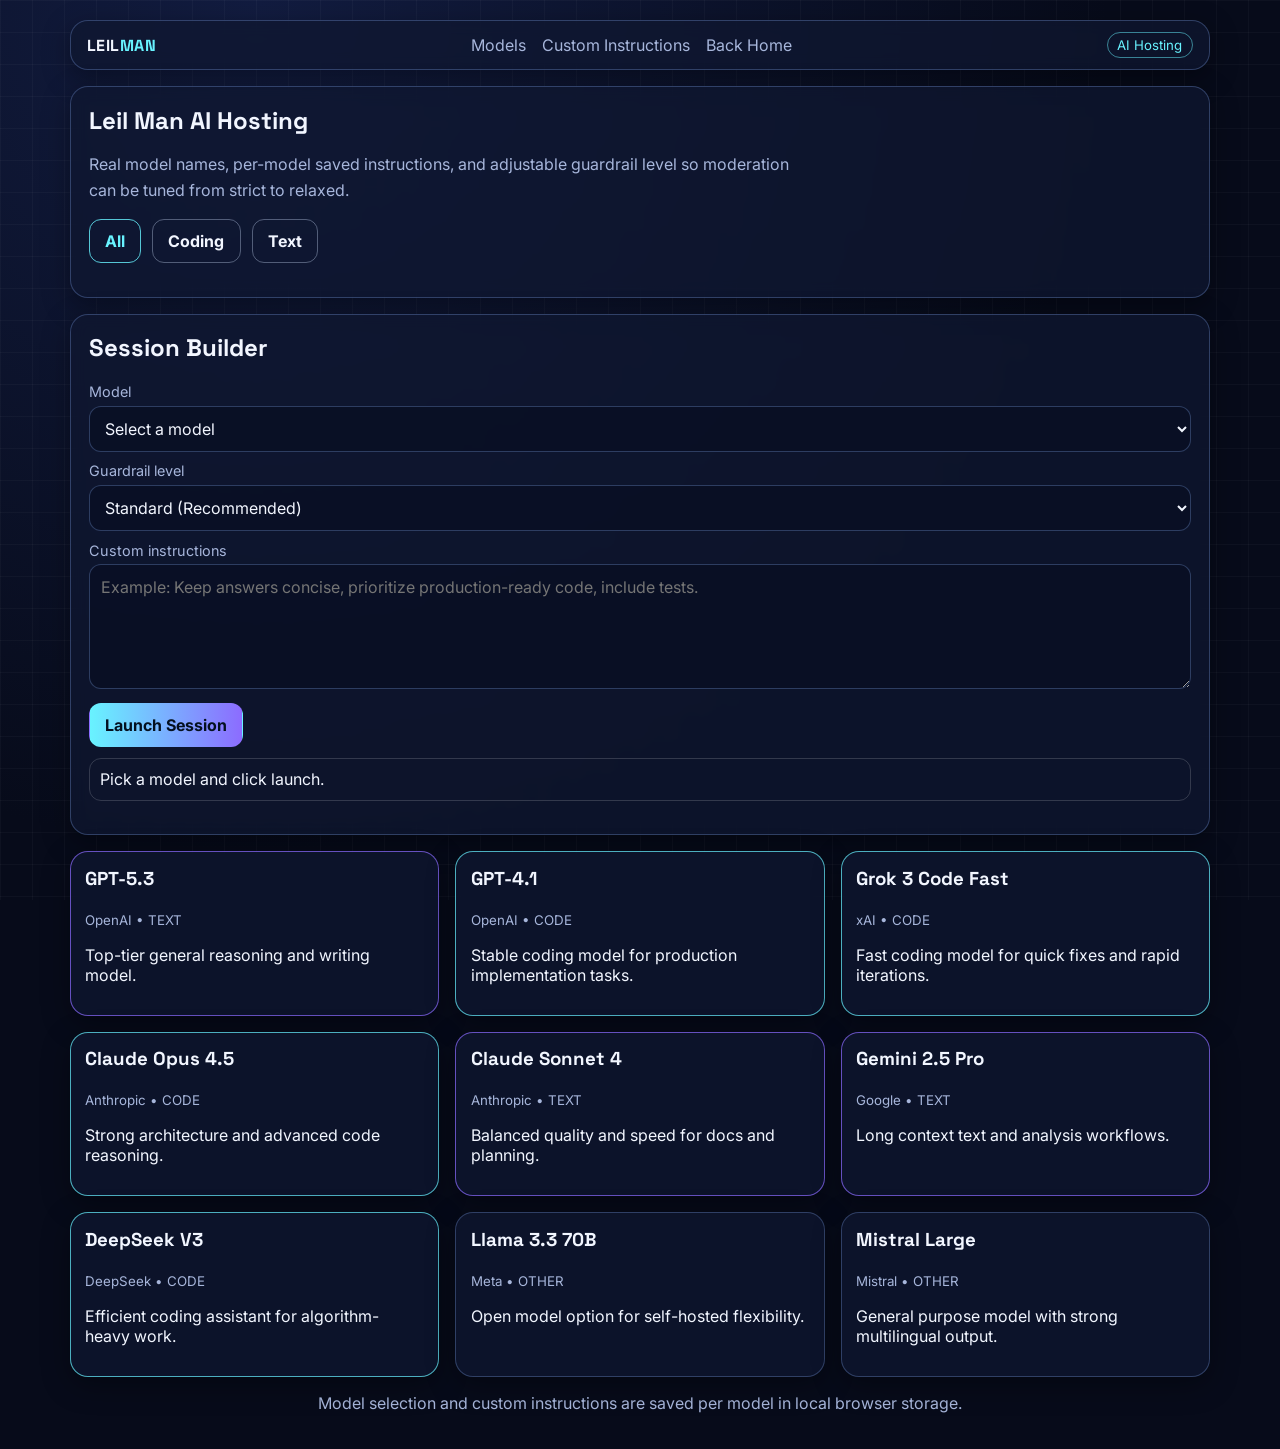
==== leil-man.html @ 295b2784 "Persist per-model instructions and guardrail settings" ====
<!doctype html>
<html lang="en">
  <head>
    <meta charset="UTF-8" />
    <meta name="viewport" content="width=device-width, initial-scale=1.0" />
    <title>Leil Man | AI Model Hosting</title>
    <meta name="description" content="Leil Man AI hosting dashboard with model picker, saved custom instructions, and guardrail level controls." />
    <link rel="preconnect" href="https://fonts.googleapis.com" />
    <link rel="preconnect" href="https://fonts.gstatic.com" crossorigin />
    <link
      href="https://fonts.googleapis.com/css2?family=Space+Grotesk:wght@400;500;700&family=Inter:wght@400;500;600;700&display=swap"
      rel="stylesheet"
    />
    <link rel="stylesheet" href="styles.css" />
  </head>
  <body>
    <div class="mesh"></div>
    <header class="site-header">
      <a href="index.html" class="logo">LEIL<span>MAN</span></a>
      <nav>
        <a href="#model-grid">Models</a>
        <a href="#builder">Custom Instructions</a>
        <a href="index.html">Back Home</a>
      </nav>
      <span class="badge">AI Hosting</span>
    </header>

    <main class="hosting-main">
      <section class="section-card hosting-hero">
        <h1>Leil Man AI Hosting</h1>
        <p class="lead">
          Real model names, per-model saved instructions, and adjustable guardrail level so moderation can be tuned from strict to relaxed.
        </p>
        <div class="filter-row" role="group" aria-label="Filter models">
          <button type="button" class="filter-btn active" data-filter="all">All</button>
          <button type="button" class="filter-btn" data-filter="code">Coding</button>
          <button type="button" class="filter-btn" data-filter="text">Text</button>
        </div>
      </section>

      <section id="builder" class="section-card builder">
        <h2>Session Builder</h2>
        <label for="model-picker">Model</label>
        <select id="model-picker"></select>

        <label for="guardrail-level">Guardrail level</label>
        <select id="guardrail-level"></select>

        <label for="custom-instructions">Custom instructions</label>
        <textarea
          id="custom-instructions"
          rows="5"
          placeholder="Example: Keep answers concise, prioritize production-ready code, include tests."
        ></textarea>

        <button type="button" id="launch-session" class="primary">Launch Session</button>
        <p id="launch-output" class="scan-result neutral">Pick a model and click launch.</p>
      </section>

      <section id="model-grid" class="models-grid"></section>
    </main>

    <footer>
      <p>Model selection and custom instructions are saved per model in local browser storage.</p>
    </footer>

    <script src="app.js"></script>
  </body>
</html>
---- styles.css ----
:root {
  --bg: #070b1a;
  --panel: rgba(15, 23, 48, 0.75);
  --line: rgba(139, 178, 255, 0.28);
  --text: #f2f6ff;
  --muted: #a7b6db;
  --accent: #68f3ff;
  --accent2: #8c6cff;
  --safe: #4be28c;
  --warn: #ff6b81;
}

* {
  box-sizing: border-box;
}

body {
  margin: 0;
  min-height: 100vh;
  background: radial-gradient(circle at 20% 0%, #121c40 0%, var(--bg) 48%);
  color: var(--text);
  font-family: Inter, system-ui, sans-serif;
  padding: 1.25rem;
}

.mesh {
  position: fixed;
  inset: 0;
  pointer-events: none;
  z-index: -1;
  background-image: linear-gradient(to right, rgba(255, 255, 255, 0.03) 1px, transparent 1px),
    linear-gradient(to bottom, rgba(255, 255, 255, 0.03) 1px, transparent 1px);
  background-size: 32px 32px;
}

.site-header,
.section-card,
.tier,
.preview,
.model-card {
  background: var(--panel);
  border: 1px solid var(--line);
  border-radius: 18px;
  backdrop-filter: blur(8px);
  box-shadow: 0 8px 28px rgba(0, 0, 0, 0.35);
}

.site-header {
  max-width: 1140px;
  margin: 0 auto 1rem;
  padding: 0.7rem 1rem;
  display: flex;
  gap: 1rem;
  align-items: center;
  justify-content: space-between;
  flex-wrap: wrap;
}

.logo {
  color: var(--text);
  text-decoration: none;
  font-family: 'Space Grotesk', sans-serif;
  font-weight: 700;
  letter-spacing: 0.03em;
}

.logo span {
  color: var(--accent);
}

nav {
  display: flex;
  gap: 1rem;
}

nav a {
  color: var(--muted);
  text-decoration: none;
}

main {
  max-width: 1140px;
  margin: 0 auto;
  display: grid;
  gap: 1rem;
}

.hero,
.hosting-hero,
.builder,
.pricing,
.features .section-card {
  padding: 1.1rem;
}

.hero {
  display: grid;
  gap: 1rem;
}

.eyebrow {
  color: var(--accent);
  font-size: 0.85rem;
  letter-spacing: 0.1em;
  text-transform: uppercase;
  margin-bottom: 0.2rem;
}

h1,
h2,
h3 {
  font-family: 'Space Grotesk', sans-serif;
  margin-top: 0;
}

h1 {
  margin-bottom: 0.75rem;
  max-width: 20ch;
}

.lead {
  color: var(--muted);
  line-height: 1.6;
  max-width: 70ch;
}

.hero-cta,
.filter-row {
  display: flex;
  flex-wrap: wrap;
  gap: 0.7rem;
  margin: 1rem 0;
}

button,
.btn-link,
select,
textarea {
  font: inherit;
}

button,
.btn-link {
  border: 1px solid transparent;
  border-radius: 12px;
  color: #04101f;
  font-weight: 700;
  padding: 0.68rem 0.95rem;
  cursor: pointer;
  text-decoration: none;
  display: inline-flex;
  align-items: center;
  justify-content: center;
}

button.primary,
.btn-link.primary {
  background: linear-gradient(90deg, var(--accent), var(--accent2));
}

button.ghost,
.btn-link.ghost,
.filter-btn {
  background: transparent;
  color: var(--text);
  border-color: rgba(210, 227, 255, 0.35);
}

.filter-btn.active {
  border-color: rgba(104, 243, 255, 0.8);
  color: var(--accent);
}

button.full {
  width: 100%;
}

.chips {
  display: flex;
  flex-wrap: wrap;
  gap: 0.5rem;
}

.chips a {
  border: 1px solid rgba(104, 243, 255, 0.42);
  border-radius: 999px;
  padding: 0.35rem 0.72rem;
  font-size: 0.84rem;
  color: var(--text);
  text-decoration: none;
}

.preview {
  padding: 1rem;
}

.preview-title {
  margin-top: 0;
  font-weight: 700;
}

label {
  display: block;
  margin-bottom: 0.35rem;
  color: var(--muted);
  font-size: 0.9rem;
}

select,
textarea {
  width: 100%;
  border-radius: 12px;
  border: 1px solid var(--line);
  background: rgba(9, 16, 35, 0.8);
  color: var(--text);
  padding: 0.7rem;
  margin-bottom: 0.65rem;
  resize: vertical;
}

.scan-result {
  margin-top: 0.7rem;
  padding: 0.65rem;
  border-radius: 12px;
  border: 1px solid rgba(255, 255, 255, 0.16);
}

.scan-result.safe {
  border-color: rgba(75, 226, 140, 0.8);
  color: var(--safe);
}

.scan-result.risky {
  border-color: rgba(255, 107, 129, 0.8);
  color: var(--warn);
}

.signals {
  margin: 0.6rem 0 0;
  padding-left: 1.1rem;
  color: var(--muted);
}

.features,
.models-grid,
.price-grid {
  display: grid;
  gap: 1rem;
}

.tier {
  padding: 0.85rem;
}

.tier.featured {
  border-color: rgba(104, 243, 255, 0.8);
}

.price {
  font-size: 1.6rem;
  margin: 0.1rem 0;
}

.hosting-main {
  grid-template-columns: 1fr;
}

.badge {
  padding: 0.25rem 0.6rem;
  border: 1px solid rgba(104, 243, 255, 0.5);
  border-radius: 999px;
  font-size: 0.83rem;
  color: var(--accent);
}

.model-card {
  padding: 0.9rem;
}

.model-card small {
  color: var(--muted);
}

.model-card.code {
  border-color: rgba(104, 243, 255, 0.7);
}

.model-card.text {
  border-color: rgba(140, 108, 255, 0.7);
}

footer {
  text-align: center;
  color: var(--muted);
  margin-top: 1rem;
}

@media (min-width: 860px) {
  .hero {
    grid-template-columns: 1.2fr 1fr;
    align-items: start;
  }

  .features {
    grid-template-columns: repeat(3, minmax(0, 1fr));
  }

  .price-grid,
  .models-grid {
    grid-template-columns: repeat(3, minmax(0, 1fr));
  }
}
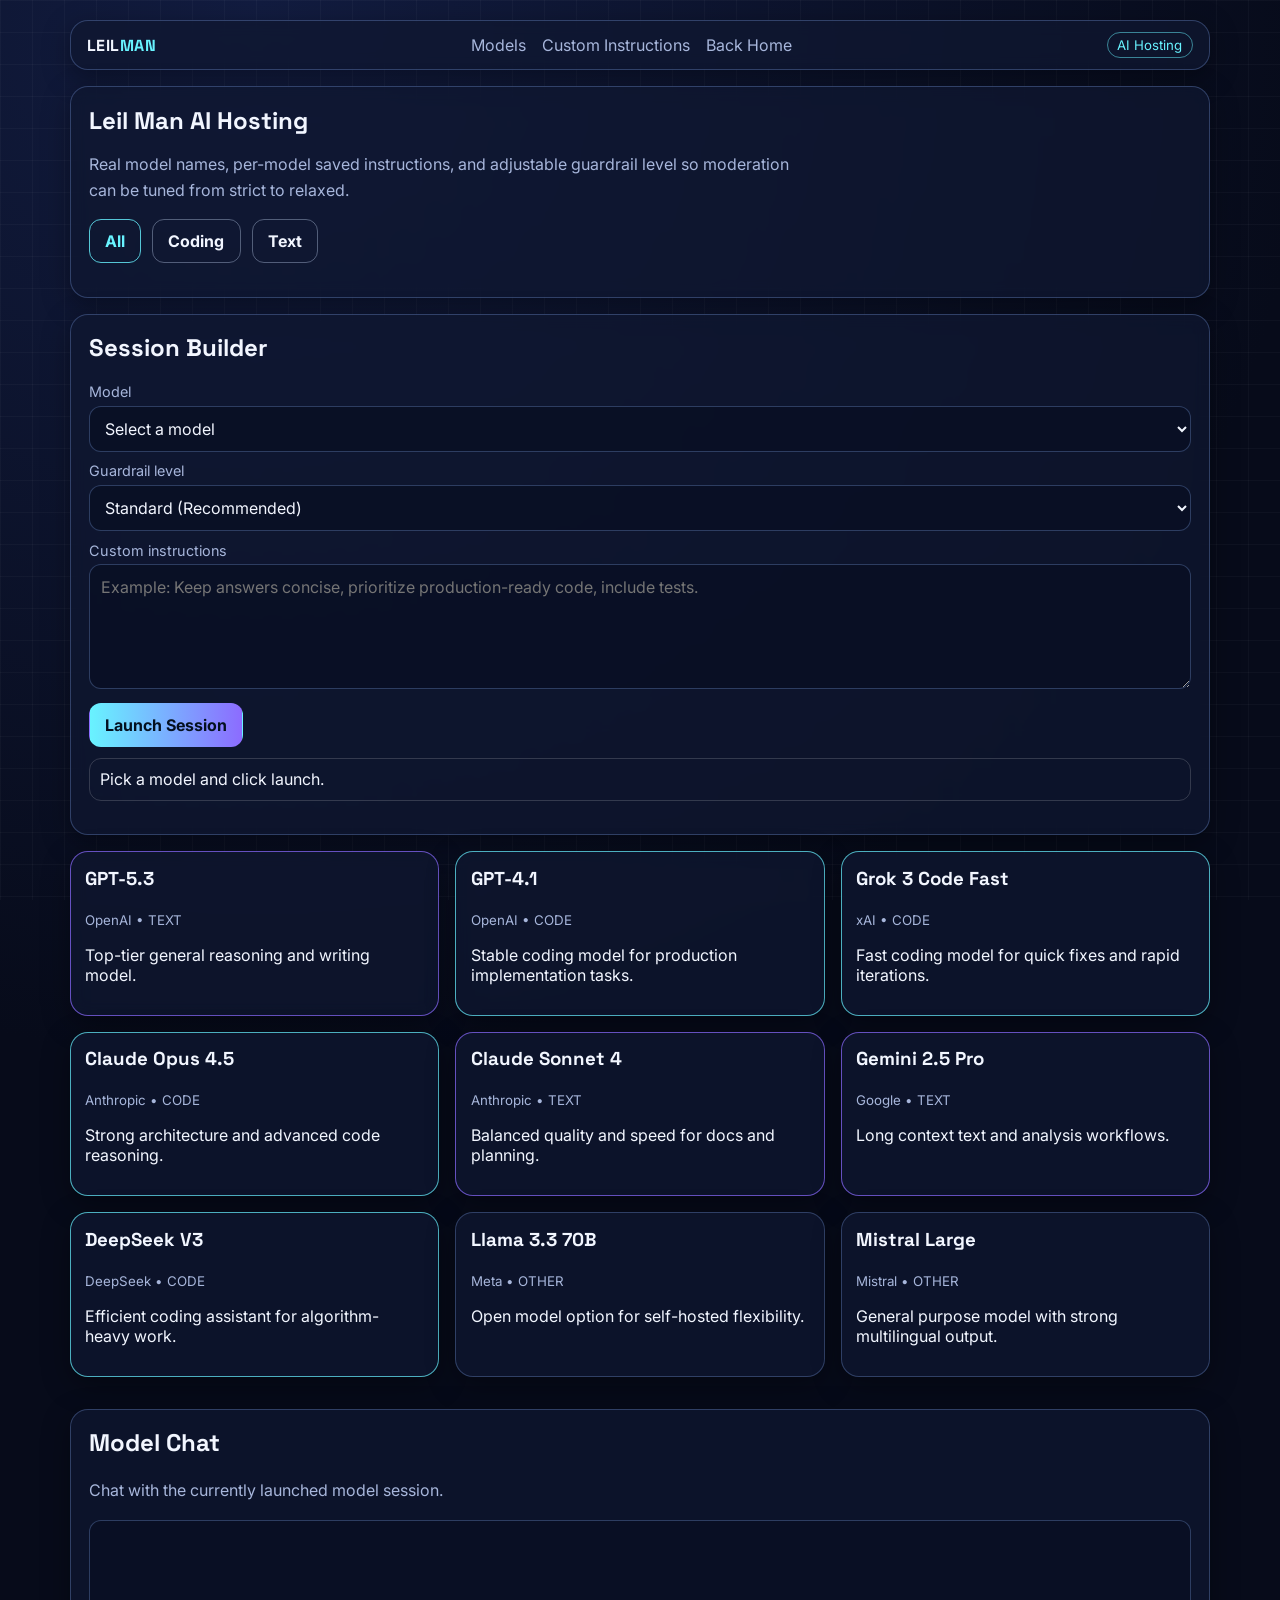
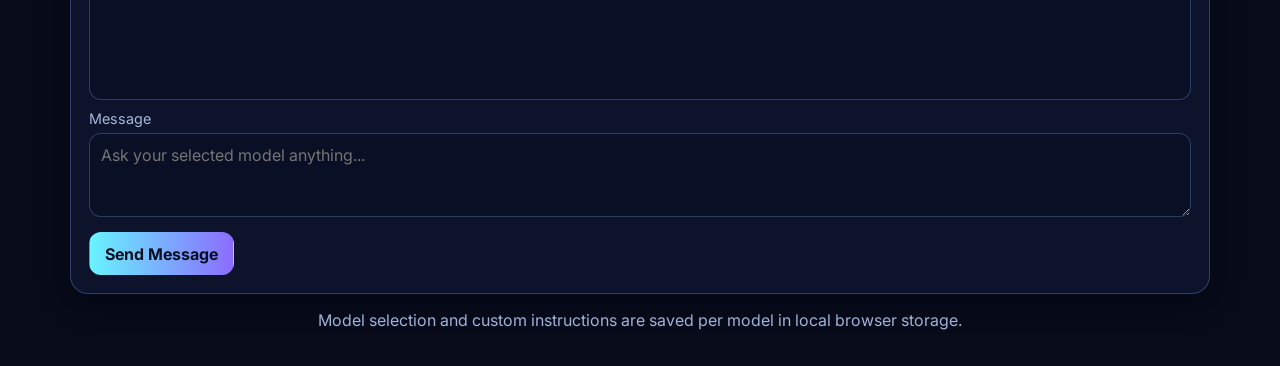
==== commit c730ac44: "Add post-launch model chat experience" ====
--- a/leil-man.html
+++ b/leil-man.html
@@ -58,6 +58,15 @@
       </section>
 
       <section id="model-grid" class="models-grid"></section>
+
+      <section id="chat-panel" class="section-card builder chat-builder">
+        <h2>Model Chat</h2>
+        <p class="lead">Chat with the currently launched model session.</p>
+        <div id="chat-log" class="chat-log" aria-live="polite"></div>
+        <label for="chat-input">Message</label>
+        <textarea id="chat-input" rows="3" placeholder="Ask your selected model anything..."></textarea>
+        <button type="button" id="send-chat" class="primary">Send Message</button>
+      </section>
     </main>
 
     <footer>
--- a/styles.css
+++ b/styles.css
@@ -310,3 +310,36 @@
     grid-template-columns: repeat(3, minmax(0, 1fr));
   }
 }
+
+.chat-builder {
+  margin-top: 1rem;
+}
+
+.chat-log {
+  min-height: 180px;
+  max-height: 320px;
+  overflow-y: auto;
+  border: 1px solid var(--line);
+  border-radius: 12px;
+  padding: 0.7rem;
+  margin-bottom: 0.65rem;
+  display: grid;
+  gap: 0.55rem;
+  background: rgba(9, 16, 35, 0.8);
+}
+
+.chat-message {
+  border-radius: 10px;
+  padding: 0.55rem 0.65rem;
+  line-height: 1.45;
+}
+
+.chat-message.user {
+  background: rgba(104, 243, 255, 0.15);
+  border: 1px solid rgba(104, 243, 255, 0.35);
+}
+
+.chat-message.assistant {
+  background: rgba(140, 108, 255, 0.15);
+  border: 1px solid rgba(140, 108, 255, 0.35);
+}
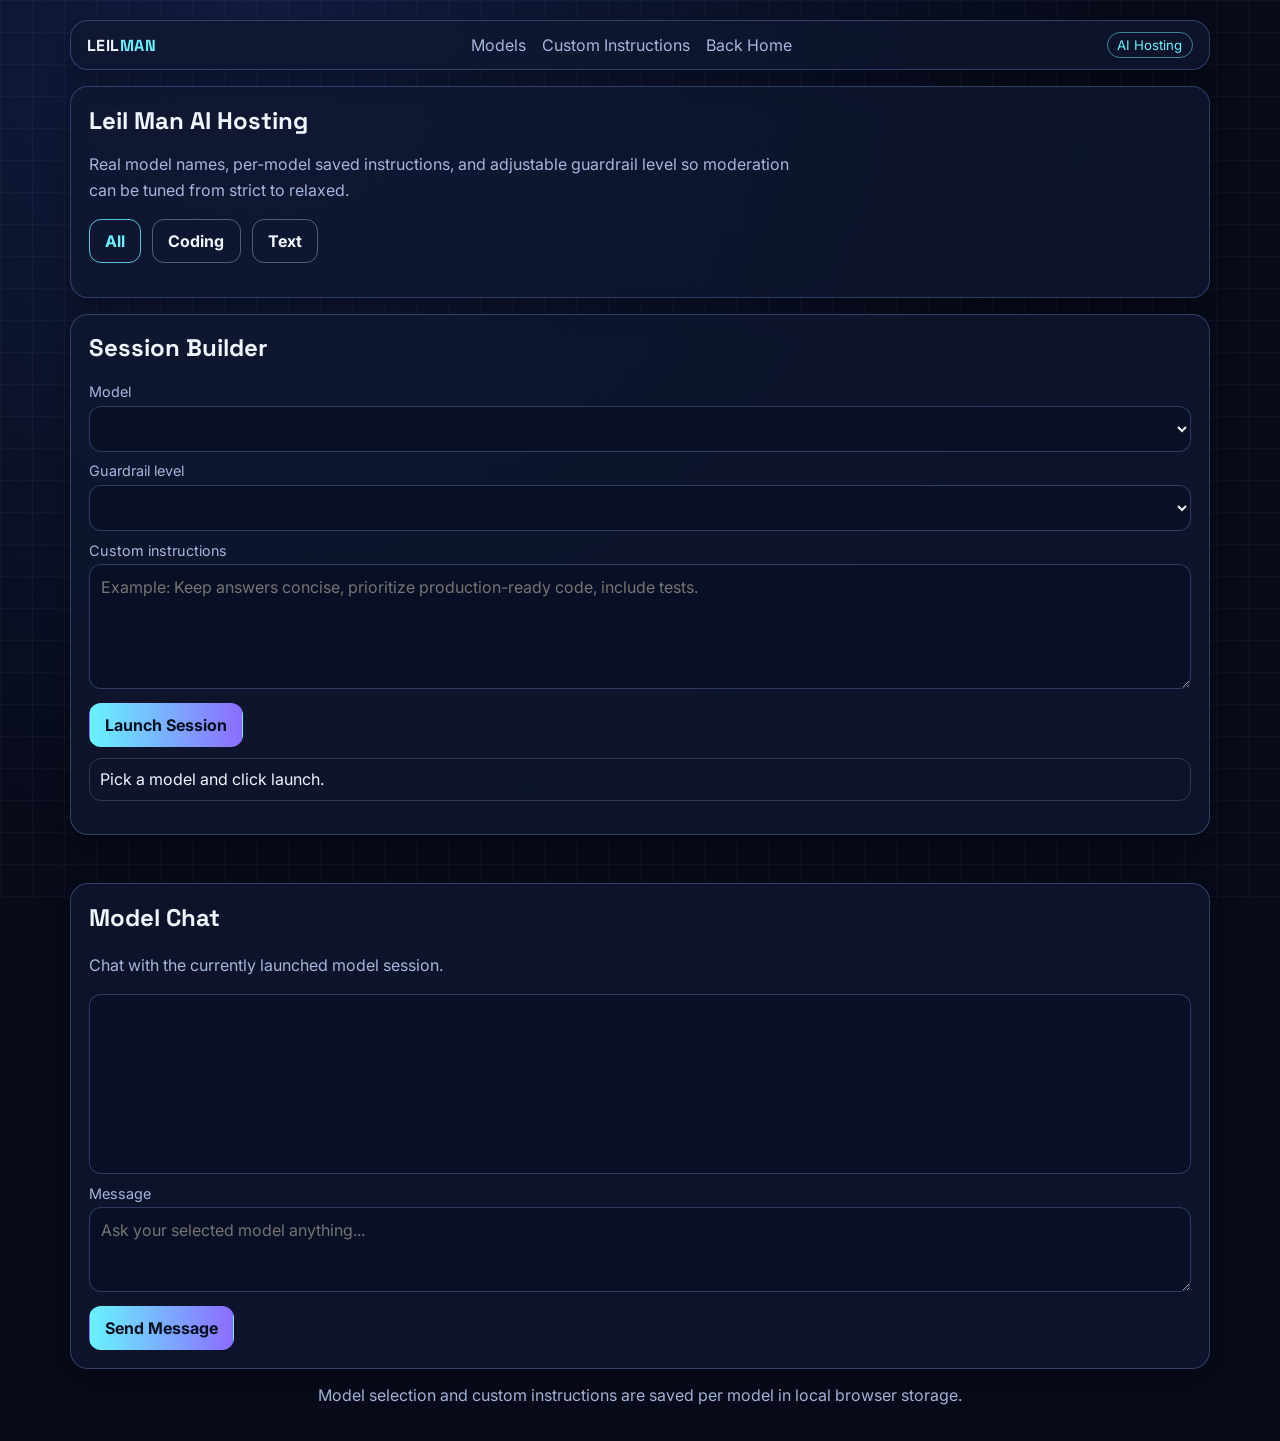
==== commit e17a9e8f: "Merge branch 'main' into codex/create-website-similar-to-unjail.ai-bplsk0" ====
--- a/leil-man.html
+++ b/leil-man.html
@@ -59,6 +59,7 @@
 
       <section id="model-grid" class="models-grid"></section>
 
+
       <section id="chat-panel" class="section-card builder chat-builder">
         <h2>Model Chat</h2>
         <p class="lead">Chat with the currently launched model session.</p>
--- a/styles.css
+++ b/styles.css
@@ -43,6 +43,7 @@
   border-radius: 18px;
   backdrop-filter: blur(8px);
   box-shadow: 0 8px 28px rgba(0, 0, 0, 0.35);
+
 }
 
 .site-header {
@@ -343,3 +344,270 @@
   background: rgba(140, 108, 255, 0.15);
   border: 1px solid rgba(140, 108, 255, 0.35);
 }
+}
+
+.site-header {
+  max-width: 1140px;
+  margin: 0 auto 1rem;
+  padding: 0.7rem 1rem;
+  display: flex;
+  gap: 1rem;
+  align-items: center;
+  justify-content: space-between;
+  flex-wrap: wrap;
+}
+
+.logo {
+  color: var(--text);
+  text-decoration: none;
+  font-family: 'Space Grotesk', sans-serif;
+  font-weight: 700;
+  letter-spacing: 0.03em;
+}
+
+.logo span {
+  color: var(--accent);
+}
+
+nav {
+  display: flex;
+  gap: 1rem;
+}
+
+nav a {
+  color: var(--muted);
+  text-decoration: none;
+}
+
+main {
+  max-width: 1140px;
+  margin: 0 auto;
+  display: grid;
+  gap: 1rem;
+}
+
+.hero,
+.hosting-hero,
+.builder,
+.pricing,
+.features .section-card {
+  padding: 1.1rem;
+}
+
+.hero {
+  display: grid;
+  gap: 1rem;
+}
+
+.eyebrow {
+  color: var(--accent);
+  font-size: 0.85rem;
+  letter-spacing: 0.1em;
+  text-transform: uppercase;
+  margin-bottom: 0.2rem;
+}
+
+h1,
+h2,
+h3 {
+  font-family: 'Space Grotesk', sans-serif;
+  margin-top: 0;
+}
+
+h1 {
+  margin-bottom: 0.75rem;
+  max-width: 20ch;
+}
+
+.lead {
+  color: var(--muted);
+  line-height: 1.6;
+  max-width: 70ch;
+}
+
+.hero-cta,
+.filter-row {
+  display: flex;
+  flex-wrap: wrap;
+  gap: 0.7rem;
+  margin: 1rem 0;
+}
+
+button,
+.btn-link,
+select,
+textarea {
+  font: inherit;
+}
+
+button,
+.btn-link {
+  border: 1px solid transparent;
+  border-radius: 12px;
+  color: #04101f;
+  font-weight: 700;
+  padding: 0.68rem 0.95rem;
+  cursor: pointer;
+  text-decoration: none;
+  display: inline-flex;
+  align-items: center;
+  justify-content: center;
+}
+
+button.primary,
+.btn-link.primary {
+  background: linear-gradient(90deg, var(--accent), var(--accent2));
+}
+
+button.ghost,
+.btn-link.ghost,
+.filter-btn {
+  background: transparent;
+  color: var(--text);
+  border-color: rgba(210, 227, 255, 0.35);
+}
+
+.filter-btn.active {
+  border-color: rgba(104, 243, 255, 0.8);
+  color: var(--accent);
+}
+
+button.full {
+  width: 100%;
+}
+
+.chips {
+  display: flex;
+  flex-wrap: wrap;
+  gap: 0.5rem;
+}
+
+.chips a {
+  border: 1px solid rgba(104, 243, 255, 0.42);
+  border-radius: 999px;
+  padding: 0.35rem 0.72rem;
+  font-size: 0.84rem;
+  color: var(--text);
+  text-decoration: none;
+}
+
+.preview {
+  padding: 1rem;
+}
+
+.preview-title {
+  margin-top: 0;
+  font-weight: 700;
+}
+
+label {
+  display: block;
+  margin-bottom: 0.35rem;
+  color: var(--muted);
+  font-size: 0.9rem;
+}
+
+select,
+textarea {
+  width: 100%;
+  border-radius: 12px;
+  border: 1px solid var(--line);
+  background: rgba(9, 16, 35, 0.8);
+  color: var(--text);
+  padding: 0.7rem;
+  margin-bottom: 0.65rem;
+  resize: vertical;
+}
+
+.scan-result {
+  margin-top: 0.7rem;
+  padding: 0.65rem;
+  border-radius: 12px;
+  border: 1px solid rgba(255, 255, 255, 0.16);
+}
+
+.scan-result.safe {
+  border-color: rgba(75, 226, 140, 0.8);
+  color: var(--safe);
+}
+
+.scan-result.risky {
+  border-color: rgba(255, 107, 129, 0.8);
+  color: var(--warn);
+}
+
+.signals {
+  margin: 0.6rem 0 0;
+  padding-left: 1.1rem;
+  color: var(--muted);
+}
+
+.features,
+.models-grid,
+.price-grid {
+  display: grid;
+  gap: 1rem;
+}
+
+.tier {
+  padding: 0.85rem;
+}
+
+.tier.featured {
+  border-color: rgba(104, 243, 255, 0.8);
+}
+
+.price {
+  font-size: 1.6rem;
+  margin: 0.1rem 0;
+}
+
+.hosting-main {
+  grid-template-columns: 1fr;
+}
+
+.badge {
+  padding: 0.25rem 0.6rem;
+  border: 1px solid rgba(104, 243, 255, 0.5);
+  border-radius: 999px;
+  font-size: 0.83rem;
+  color: var(--accent);
+}
+
+.model-card {
+  padding: 0.9rem;
+}
+
+.model-card small {
+  color: var(--muted);
+}
+
+.model-card.code {
+  border-color: rgba(104, 243, 255, 0.7);
+}
+
+.model-card.text {
+  border-color: rgba(140, 108, 255, 0.7);
+}
+
+footer {
+  text-align: center;
+  color: var(--muted);
+  margin-top: 1rem;
+}
+
+@media (min-width: 860px) {
+  .hero {
+    grid-template-columns: 1.2fr 1fr;
+    align-items: start;
+  }
+
+  .features {
+    grid-template-columns: repeat(3, minmax(0, 1fr));
+  }
+
+  .price-grid,
+  .models-grid {
+    grid-template-columns: repeat(3, minmax(0, 1fr));
+  }
+}
